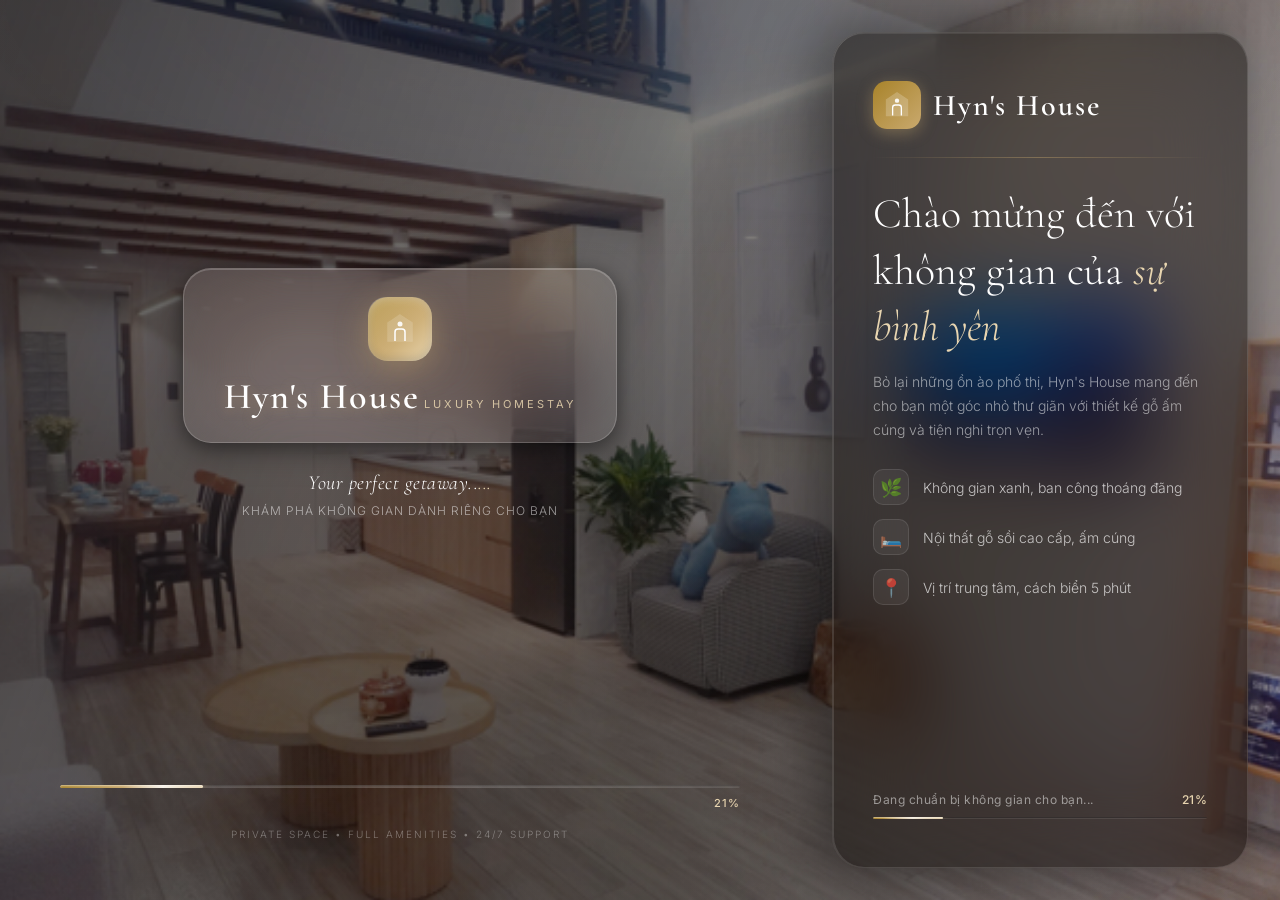
==== loading-page-project/index.html @ 02a93b39 "Initial commit: beHin homestay website" ====
<!DOCTYPE html>
<html lang="vi">

<head>
  <meta charset="UTF-8" />
  <meta name="viewport" content="width=device-width, initial-scale=1.0" />
  <meta name="description"
    content="Hyn's House – Tìm kiếm và đặt phòng homestay đẹp nhất Việt Nam. Luxury stays, cozy vibes." />
  <title>Hyn's House – Find Your Perfect Stay</title>

  <!-- Google Fonts -->
  <link rel="preconnect" href="https://fonts.googleapis.com" />
  <link rel="preconnect" href="https://fonts.gstatic.com" crossorigin />
  <link
    href="https://fonts.googleapis.com/css2?family=Cormorant+Garamond:ital,wght@0,300;0,400;0,600;1,300;1,400&family=Inter:wght@300;400;500;600&display=swap"
    rel="stylesheet" />

  <link rel="stylesheet" href="style.css" />
</head>

<body>

  <!-- ========== LOADING SCREEN ========== -->
  <div id="loading-screen" class="loading-screen">

    <!-- Background image with Ken Burns effect and depth -->
    <div class="bg-layer" id="bgLayer">
      <!-- Primary hero image (beach/luxury vibes) -->
      <div class="bg-img bg-img--1" id="bgImg1" style="background-image: url('assets/images/anh-loadinh-1.png')">
        <div class="image-overlay"></div>
      </div>
      <!-- Secondary hero image (interior/cozy vibes) -->
      <div class="bg-img bg-img--2" id="bgImg2" style="background-image: url('assets/images/anh-loadinh-1.png')">
        <div class="image-overlay"></div>
      </div>
    </div>

    <!-- Cinematic gradient overlay with depth -->
    <div class="overlay"></div>
    <!-- Additional depth layer for premium feel -->
    <div class="depth-layer"></div>

    <!-- Floating particles -->
    <div class="particles" id="particles">
      <span class="particle"></span>
      <span class="particle"></span>
      <span class="particle"></span>
      <span class="particle"></span>
      <span class="particle"></span>
      <span class="particle"></span>
    </div>

    <!-- ===== MOBILE LAYOUT ===== -->
    <div class="mobile-ui">


      <!-- Center content -->
      <div class="center-content">
        <!-- Logo glass card -->
        <div class="logo-glass" id="logoGlass">
          <div class="logo-icon">
            <svg width="32" height="32" viewBox="0 0 32 32" fill="none">
              <path d="M16 2L28 10V28H4V10L16 2Z" fill="white" opacity="0.15" stroke="white" stroke-width="1.5" />
              <path d="M11 28V19C11 17.343 12.343 16 14 16H18C19.657 16 21 17.343 21 19V28" stroke="white"
                stroke-width="1.5" />
              <circle cx="16" cy="11" r="2.5" fill="white" opacity="0.9" />
            </svg>
          </div>
          <div class="logo-text">
            <span class="logo-brand">Hyn's House</span>
            <span class="logo-tagline">Luxury Homestay</span>
          </div>
        </div>

        <!-- Tagline -->
        <div class="tagline-block" id="taglineBlock">
          <p class="tagline-main">Your perfect getaway..<span
              class="dots-anim"><span>.</span><span>.</span><span>.</span></span></p>
          <p class="tagline-sub">KHÁM PHÁ KHÔNG GIAN DÀNH RIÊNG CHO BẠN</p>
        </div>
      </div>

      <!-- Bottom loading section -->
      <div class="bottom-section">
        <!-- Loading bar -->
        <div class="loading-bar-wrapper" id="loadingBarWrapper">
          <div class="loading-bar-track">
            <div class="loading-bar-fill" id="loadingBarFill"></div>
          </div>
          <span class="loading-percent" id="loadingPercent">0%</span>
        </div>

        <!-- Bottom decorative text -->
        <p class="bottom-label">PRIVATE SPACE • FULL AMENITIES • 24/7 SUPPORT</p>

        <!-- Scroll indicator (shown after load) -->
        <div class="scroll-hint hidden" id="scrollHint">
          <svg width="24" height="24" viewBox="0 0 24 24" fill="none" stroke="white" stroke-width="1.5">
            <path d="M12 5v14M5 12l7 7 7-7" />
          </svg>
          <span>Khám phá ngay</span>
        </div>
      </div>

    </div>

    <!-- ===== DESKTOP SIDE PANEL ===== -->
    <div class="desktop-panel" id="desktopPanel">
      <div class="panel-glass">

        <!-- Logo -->
        <div class="panel-logo">
          <div class="panel-logo-icon">
            <svg width="28" height="28" viewBox="0 0 32 32" fill="none">
              <path d="M16 2L28 10V28H4V10L16 2Z" fill="white" opacity="0.2" stroke="white" stroke-width="1.5" />
              <path d="M11 28V19C11 17.343 12.343 16 14 16H18C19.657 16 21 17.343 21 19V28" stroke="white"
                stroke-width="1.5" />
              <circle cx="16" cy="11" r="2.5" fill="white" opacity="0.9" />
            </svg>
          </div>
          <span class="panel-brand">Hyn's House</span>
        </div>

        <!-- Divider -->
        <div class="panel-divider"></div>

        <!-- Headline -->
        <div class="panel-headline">
          <h1 class="panel-title">Chào mừng đến với<br />không gian của <em>sự bình yên</em></h1>
          <p class="panel-subtitle">Bỏ lại những ồn ào phố thị, Hyn's House mang đến cho bạn một góc nhỏ thư giãn với thiết kế gỗ ấm cúng và tiện nghi trọn vẹn.</p>
        </div>

        <!-- Feature list -->
        <ul class="panel-features">
          <li class="panel-feature-item">
            <span class="feature-icon">🌿</span>
            <span>Không gian xanh, ban công thoáng đãng</span>
          </li>
          <li class="panel-feature-item">
            <span class="feature-icon">🛏️</span>
            <span>Nội thất gỗ sồi cao cấp, ấm cúng</span>
          </li>
          <li class="panel-feature-item">
            <span class="feature-icon">📍</span>
            <span>Vị trí trung tâm, cách biển 5 phút</span>
          </li>
        </ul>

        <!-- Loading section -->
        <div class="panel-loading">
          <div class="panel-loading-label">
            <span>Đang chuẩn bị không gian cho bạn...</span>
            <span id="panelPercent">0%</span>
          </div>
          <div class="panel-bar-track">
            <div class="panel-bar-fill" id="panelBarFill"></div>
          </div>
        </div>      
      </div>
    </div>

  </div>
  <!-- ========== END LOADING SCREEN ========== -->


  <!-- ========== MAIN APP (shown after loading) ========== -->
  <div id="main-app" class="main-app hidden">
    <div class="app-placeholder">
       <h2>Hyn's House ✨</h2>
       <p>Đang chuyển hướng đến Dashboard...</p>
    </div>
  </div>

  <script src="script.js"></script>
</body>

</html>
---- loading-page-project/style.css ----
/* =========================================
   beHin Loading Page – style.css
   Glassmorphism · Cinematic · Premium UI
   ========================================= */

/* ---- CSS Custom Properties ---- */
:root {
  --gold:          #C9A96E;
  --gold-light:    #E8D5B0;
  --gold-dark:     #A8832A;
  --cream:         #F5F0E8;
  --dark:          #0D0D0D;
  --dark-blur:     rgba(10, 8, 5, 0.55);
  --glass-bg:      rgba(255, 255, 255, 0.08);
  --glass-border:  rgba(255, 255, 255, 0.18);
  --glass-shadow:  rgba(0, 0, 0, 0.35);
  --panel-width:   420px;
  --easing:        cubic-bezier(0.4, 0, 0.2, 1);
  --blur-strength: 40px;
}

/* ---- Reset & Base ---- */
*, *::before, *::after {
  box-sizing: border-box;
  margin: 0;
  padding: 0;
}

html, body {
  width: 100%;
  height: 100%;
  overflow: hidden;
  font-family: 'Inter', sans-serif;
  background: var(--dark);
  color: white;
}

/* ---- Utility ---- */
.hidden {
  display: none !important;
}

/* ================================================
   LOADING SCREEN
   ================================================ */
.loading-screen {
  position: fixed;
  inset: 0;
  width: 100%;
  height: 100%;
  display: flex;
  align-items: stretch;
  overflow: hidden;
  z-index: 9999;
}

/* ---- Background image layer ---- */
.bg-layer {
  position: absolute;
  inset: 0;
  z-index: 0;
  overflow: hidden;
}

.bg-img {
  position: absolute;
  inset: 0;
  background-size: cover;
  background-position: center;
  background-repeat: no-repeat;
  background-attachment: fixed;
  opacity: 0;
  transition: opacity 1.4s var(--easing);
  will-change: opacity;
}

.bg-img--1 {
  opacity: 1;
  animation: kenBurns1 20s ease-in-out infinite alternate;
}

.bg-img--2 {
  animation: kenBurns2 20s ease-in-out 10s infinite alternate;
}

/* Image overlay for better depth */
.image-overlay {
  position: absolute;
  inset: 0;
  background: radial-gradient(
    ellipse at center bottom,
    rgba(20, 12, 4, 0.35) 0%,
    transparent 70%
  );
  pointer-events: none;
}

/* Additional depth layer */
.depth-layer {
  position: absolute;
  inset: 0;
  z-index: 1;
  background: radial-gradient(
    ellipse 100% 50% at 50% 0%,
    rgba(50, 40, 30, 0.1) 0%,
    transparent 60%
  );
  mix-blend-mode: multiply;
}

@keyframes kenBurns1 {
  0%   { transform: scale(1)    translateX(0)    translateY(0); }
  100% { transform: scale(1.12) translateX(-2%)  translateY(-1%); }
}

@keyframes kenBurns2 {
  0%   { transform: scale(1.08) translateX(1%)   translateY(1%); }
  100% { transform: scale(1)    translateX(-1%)  translateY(0); }
}

/* ---- Cinematic gradient overlay ---- */
.overlay {
  position: absolute;
  inset: 0;
  z-index: 1;
  background: 
    linear-gradient(
      180deg,
      rgba(5, 3, 1, 0.35) 0%,
      rgba(10, 8, 5, 0.45) 35%,
      rgba(15, 10, 4, 0.60) 100%
    ),
    linear-gradient(
      135deg,
      rgba(5, 3, 1, 0.55) 0%,
      rgba(20, 12, 4, 0.40) 40%,
      rgba(10, 6, 2, 0.65) 100%
    );
  background-blend-mode: multiply;
  pointer-events: none;
}

/* ---- Floating particles ---- */
.particles {
  position: absolute;
  inset: 0;
  z-index: 2;
  pointer-events: none;
  overflow: hidden;
  mix-blend-mode: screen;
}

.particle {
  position: absolute;
  bottom: -20px;
  width: 4px;
  height: 4px;
  background: radial-gradient(circle, var(--gold-light), #E8D5B0 40%, transparent);
  border-radius: 50%;
  opacity: 0;
  animation: floatUp 8s ease-in-out infinite;
  box-shadow: 0 0 8px var(--gold-light);
  filter: blur(0.5px);
}

.particle:nth-child(1) { left: 10%;  animation-delay: 0s;    animation-duration: 9s;  width: 3px; height: 3px; }
.particle:nth-child(2) { left: 25%;  animation-delay: 1.5s;  animation-duration: 11s; width: 5px; height: 5px; }
.particle:nth-child(3) { left: 42%;  animation-delay: 3s;    animation-duration: 8s;  width: 2px; height: 2px; }
.particle:nth-child(4) { left: 60%;  animation-delay: 0.8s;  animation-duration: 12s; width: 4px; height: 4px; }
.particle:nth-child(5) { left: 75%;  animation-delay: 2.2s;  animation-duration: 10s; width: 3px; height: 3px; }
.particle:nth-child(6) { left: 90%;  animation-delay: 4s;    animation-duration: 9s;  width: 2px; height: 2px; }

@keyframes floatUp {
  0%   { transform: translateY(0)     translateX(0) scale(1);     opacity: 0; }
  15%  { opacity: 0.8; }
  85%  { opacity: 0.3; }
  100% { transform: translateY(-100vh) translateX(30px) scale(0.5); opacity: 0; }
}

/* ================================================
   MOBILE UI (full screen)
   ================================================ */
.mobile-ui {
  position: relative;
  z-index: 10;
  display: flex;
  flex-direction: column;
  width: 100%;
  height: 100%;
  padding: 0 28px 44px;
}

/* -- Status bar -- */
.status-bar {
  display: flex;
  justify-content: space-between;
  align-items: center;
  padding: 16px 0 0;
  opacity: 0;
  animation: fadeDown 0.8s var(--easing) 0.3s forwards;
}

.status-time {
  font-size: 14px;
  font-weight: 500;
  letter-spacing: 0.5px;
  color: white;
}

.status-icons {
  display: flex;
  gap: 6px;
  align-items: center;
}

/* -- Center content -- */
.center-content {
  flex: 1;
  display: flex;
  flex-direction: column;
  align-items: center;
  justify-content: center;
  gap: 28px;
}

/* -- Logo glass card -- */
.logo-glass {
  display: flex;
  flex-direction: column;
  align-items: center;
  gap: 14px;
  padding: 28px 40px 24px;
  background: var(--glass-bg);
  backdrop-filter: blur(var(--blur-strength)) saturate(1.8) brightness(1.1);
  -webkit-backdrop-filter: blur(var(--blur-strength)) saturate(1.8) brightness(1.1);
  border: 1px solid var(--glass-border);
  border-radius: 28px;
  box-shadow:
    0 8px 32px var(--glass-shadow),
    0 4px 16px rgba(0, 0, 0, 0.25),
    inset 0 1px 0 rgba(255,255,255,0.20);
  opacity: 0;
  transform: translateY(30px) scale(0.92);
  animation: riseIn 1s var(--easing) 0.6s forwards;
  will-change: transform, opacity;
}

.logo-glass:hover {
  box-shadow:
    0 16px 48px rgba(0, 0, 0, 0.35),
    0 8px 24px rgba(201, 169, 110, 0.2),
    inset 0 1px 0 rgba(255,255,255,0.25);
}

.logo-icon {
  width: 64px;
  height: 64px;
  background: linear-gradient(135deg, var(--gold-dark), var(--gold), var(--gold-light));
  border-radius: 20px;
  display: flex;
  align-items: center;
  justify-content: center;
  box-shadow: 
    0 8px 32px rgba(201, 169, 110, 0.45),
    inset 0 2px 8px rgba(255, 255, 255, 0.3),
    inset 0 -2px 8px rgba(0, 0, 0, 0.2);
  position: relative;
}

.logo-icon::after {
  content: '';
  position: absolute;
  inset: 0;
  border-radius: 18px;
  background: linear-gradient(135deg, rgba(255,255,255,0.25) 0%, transparent 60%);
}

.logo-brand {
  font-family: 'Cormorant Garamond', serif;
  font-size: 36px;
  font-weight: 600;
  letter-spacing: 2px;
  color: white;
  text-shadow: 0 2px 12px rgba(201, 169, 110, 0.4);
}

.logo-tagline {
  font-size: 11px;
  font-weight: 400;
  letter-spacing: 3px;
  text-transform: uppercase;
  color: var(--gold-light);
  opacity: 0.85;
}

/* -- Tagline block -- */
.tagline-block {
  text-align: center;
  opacity: 0;
  animation: fadeUp 0.9s var(--easing) 1s forwards;
}

.tagline-main {
  font-family: 'Cormorant Garamond', serif;
  font-size: 20px;
  font-weight: 300;
  font-style: italic;
  color: white;
  margin-bottom: 8px;
  letter-spacing: 0.5px;
}

.tagline-sub {
  font-size: 12px;
  font-weight: 300;
  color: rgba(255,255,255,0.55);
  letter-spacing: 1px;
  text-transform: uppercase;
}

/* -- Animated dots -- */
.dots-anim span {
  display: inline-block;
  animation: blink 1.4s var(--easing) infinite;
  color: var(--gold-light);
}
.dots-anim span:nth-child(2) { animation-delay: 0.2s; }
.dots-anim span:nth-child(3) { animation-delay: 0.4s; }

@keyframes blink {
  0%, 80%, 100% { opacity: 0; }
  40%           { opacity: 1; }
}

/* ---- Bottom section ---- */
.bottom-section {
  display: flex;
  flex-direction: column;
  gap: 16px;
  align-items: center;
  opacity: 0;
  animation: fadeUp 0.9s var(--easing) 1.3s forwards;
}

/* -- Loading bar -- */
.loading-bar-wrapper {
  width: 100%;
  display: flex;
  flex-direction: column;
  gap: 8px;
}

.loading-bar-track {
  width: 100%;
  height: 3px;
  background: rgba(255,255,255,0.12);
  border-radius: 99px;
  overflow: hidden;
  position: relative;
  box-shadow: inset 0 1px 2px rgba(0, 0, 0, 0.3);
}

.loading-bar-track::after {
  content: '';
  position: absolute;
  inset: 0;
  background: linear-gradient(90deg, transparent, rgba(255, 255, 255, 0.1), transparent);
  border-radius: 99px;
}

.loading-bar-fill {
  height: 100%;
  width: 0%;
  background: linear-gradient(90deg, 
    var(--gold-dark) 0%, 
    var(--gold) 50%, 
    var(--gold-light) 100%);
  border-radius: 99px;
  box-shadow: 
    0 0 16px var(--gold),
    0 0 8px rgba(201, 169, 110, 0.6),
    inset 0 1px 2px rgba(255, 255, 255, 0.5);
  transition: width 0.4s var(--easing);
  position: relative;
  will-change: width;
}

/* Shimmer on bar */
.loading-bar-fill::after {
  content: '';
  position: absolute;
  top: 0; right: 0; bottom: 0;
  width: 80px;
  background: linear-gradient(90deg, transparent, rgba(255,255,255,0.8), transparent);
  animation: shimmerFastEnhanced 1.4s ease-in-out infinite;
  border-radius: 99px;
}

@keyframes shimmerFastEnhanced {
  0%   { transform: translateX(-80px); }
  50%  { opacity: 1; }
  100% { transform: translateX(calc(100% + 80px)); opacity: 0.4; }
}

.loading-percent {
  font-size: 11px;
  font-weight: 500;
  letter-spacing: 1px;
  color: var(--gold-light);
  text-align: right;
  min-height: 16px;
}

/* -- Bottom label -- */
.bottom-label {
  font-size: 10px;
  font-weight: 300;
  letter-spacing: 2px;
  text-transform: uppercase;
  color: rgba(255,255,255,0.35);
}

/* -- Scroll hint -- */
.scroll-hint {
  display: flex;
  flex-direction: column;
  align-items: center;
  gap: 6px;
  cursor: pointer;
  animation: pulseDown 2s ease-in-out infinite;
}

.scroll-hint span {
  font-size: 11px;
  font-weight: 400;
  letter-spacing: 2px;
  text-transform: uppercase;
  color: rgba(255,255,255,0.65);
}

@keyframes pulseDown {
  0%, 100% { transform: translateY(0); opacity: 0.6; }
  50%       { transform: translateY(6px); opacity: 1; }
}


/* ================================================
   DESKTOP PANEL (right pane, visible ≥ 900px)
   ================================================ */
.desktop-panel {
  display: none;
  position: relative;
  z-index: 20;
  width: var(--panel-width);
  min-width: var(--panel-width);
  height: 100%;
  padding: 0 32px;
  align-items: center;
  justify-content: center;
}

.panel-glass {
  width: 100%;
  height: calc(100% - 64px);
  background: rgba(8, 6, 3, 0.48);
  backdrop-filter: blur(var(--blur-strength)) saturate(1.5) brightness(1.05);
  -webkit-backdrop-filter: blur(var(--blur-strength)) saturate(1.5) brightness(1.05);
  border: 1px solid rgba(255,255,255,0.12);
  border-radius: 32px;
  padding: 48px 40px;
  display: flex;
  flex-direction: column;
  gap: 28px;
  box-shadow:
    -12px 0 64px rgba(0,0,0,0.50),
    inset 1px 0 0 rgba(255,255,255,0.12),
    inset 0 1px 0 rgba(255,255,255,0.08);
  opacity: 0;
  transform: translateX(40px);
  animation: slideLeft 1s var(--easing) 0.8s forwards;
  will-change: transform, opacity;
}

/* -- Panel logo -- */
.panel-logo {
  display: flex;
  align-items: center;
  gap: 12px;
}

.panel-logo-icon {
  width: 48px;
  height: 48px;
  background: linear-gradient(135deg, var(--gold-dark), var(--gold));
  border-radius: 14px;
  display: flex;
  align-items: center;
  justify-content: center;
  box-shadow: 0 4px 16px rgba(201, 169, 110, 0.4);
}

.panel-brand {
  font-family: 'Cormorant Garamond', serif;
  font-size: 30px;
  font-weight: 600;
  letter-spacing: 2px;
  color: white;
}

/* -- Panel divider -- */
.panel-divider {
  height: 1px;
  background: linear-gradient(90deg, transparent, var(--gold), transparent);
  opacity: 0.4;
}

/* -- Panel headline -- */
.panel-title {
  font-family: 'Cormorant Garamond', serif;
  font-size: 36px;
  font-weight: 300;
  line-height: 1.35;
  color: white;
  margin-bottom: 14px;
}

.panel-title em {
  font-style: italic;
  color: var(--gold-light);
}

.panel-subtitle {
  font-size: 14px;
  font-weight: 300;
  color: rgba(255,255,255,0.55);
  line-height: 1.7;
}

/* -- Feature list -- */
.panel-features {
  list-style: none;
  display: flex;
  flex-direction: column;
  gap: 14px;
  flex: 1;
}

.panel-feature-item {
  display: flex;
  align-items: center;
  gap: 14px;
  font-size: 14px;
  font-weight: 300;
  color: rgba(255,255,255,0.70);
}

.feature-icon {
  font-size: 18px;
  width: 36px;
  height: 36px;
  background: rgba(255,255,255,0.06);
  border: 1px solid rgba(255,255,255,0.10);
  border-radius: 10px;
  display: flex;
  align-items: center;
  justify-content: center;
  flex-shrink: 0;
}

/* -- Panel loading section -- */
.panel-loading {
  display: flex;
  flex-direction: column;
  gap: 10px;
}

.panel-loading-label {
  display: flex;
  justify-content: space-between;
  align-items: center;
  font-size: 12px;
  font-weight: 400;
  letter-spacing: 0.5px;
  color: rgba(255,255,255,0.50);
}

#panelPercent {
  color: var(--gold-light);
  font-weight: 500;
}

.panel-bar-track {
  width: 100%;
  height: 2px;
  background: rgba(255,255,255,0.10);
  border-radius: 99px;
  overflow: hidden;
  box-shadow: inset 0 1px 1px rgba(0, 0, 0, 0.4);
}

.panel-bar-fill {
  height: 100%;
  width: 0%;
  background: linear-gradient(90deg, 
    var(--gold-dark) 0%, 
    var(--gold) 50%, 
    var(--gold-light) 100%);
  border-radius: 99px;
  transition: width 0.4s var(--easing);
  box-shadow: 
    0 0 12px var(--gold),
    inset 0 1px 1px rgba(255, 255, 255, 0.4);
  will-change: width;
  position: relative;
}

.panel-bar-fill::after {
  content: '';
  position: absolute;
  top: 0; right: 0; bottom: 0;
  width: 60px;
  background: linear-gradient(90deg, transparent, rgba(255,255,255,0.7), transparent);
  animation: shimmerFastEnhanced 1.4s ease-in-out infinite;
  border-radius: 99px;
}

/* -- Panel footer -- */
.panel-footer {
  font-size: 11px;
  color: rgba(255,255,255,0.25);
  letter-spacing: 0.5px;
  text-align: center;
  margin-top: auto;
}

/* ================================================
   KEYFRAME ANIMATIONS
   ================================================ */
@keyframes fadeDown {
  from { opacity: 0; transform: translateY(-16px); }
  to   { opacity: 1; transform: translateY(0); }
}

@keyframes fadeUp {
  from { opacity: 0; transform: translateY(20px); }
  to   { opacity: 1; transform: translateY(0); }
}

@keyframes riseIn {
  from { opacity: 0; transform: translateY(30px) scale(0.92); }
  to   { opacity: 1; transform: translateY(0)    scale(1); }
}

@keyframes slideLeft {
  from { opacity: 0; transform: translateX(40px); }
  to   { opacity: 1; transform: translateX(0); }
}

/* ---- Exit animation ---- */
.loading-screen.exit {
  animation: exitFade 0.8s var(--easing) forwards;
}

@keyframes exitFade {
  0%   { opacity: 1; transform: scale(1); }
  100% { opacity: 0; transform: scale(1.04); pointer-events: none; }
}

/* ================================================
   MAIN APP PLACEHOLDER
   ================================================ */
.main-app {
  position: fixed;
  inset: 0;
  display: flex;
  align-items: center;
  justify-content: center;
  background: linear-gradient(135deg, #0d0b08 0%, #1a1410 100%);
  z-index: 1;
}

.app-placeholder {
  text-align: center;
  display: flex;
  flex-direction: column;
  align-items: center;
  gap: 20px;
  opacity: 0;
  animation: fadeUp 0.9s var(--easing) 0.3s forwards;
}

.app-logo {
  display: flex;
  align-items: center;
  gap: 12px;
  font-family: 'Cormorant Garamond', serif;
  font-size: 32px;
  font-weight: 600;
  color: var(--gold-light);
  letter-spacing: 2px;
}

.app-placeholder h2 {
  font-family: 'Cormorant Garamond', serif;
  font-size: 28px;
  font-weight: 300;
  color: white;
}

.app-placeholder p {
  font-size: 14px;
  color: rgba(255,255,255,0.45);
  font-weight: 300;
}

/* ================================================
   RESPONSIVE – DESKTOP (≥ 900px)
   ================================================ */
@media (min-width: 900px) {
  /* Show right panel */
  .desktop-panel {
    display: flex;
  }

  /* Mobile UI takes remaining space */
  .mobile-ui {
    padding: 0 60px 60px;
  }

  /* Tighten overlay for left side */
  .overlay {
    background: linear-gradient(
      110deg,
      rgba(5, 3, 1, 0.68) 0%,
      rgba(15, 10, 4, 0.45) 55%,
      rgba(5, 3, 1, 0.20) 100%
    );
  }
}

@media (min-width: 1200px) {
  :root {
    --panel-width: 480px;
  }

  .panel-title {
    font-size: 42px;
  }
}

/* ================================================
   MOBILE – Small screens
   ================================================ */
@media (max-width: 480px) {
  :root {
    --blur-strength: 32px;
  }

  .mobile-ui {
    padding: 0 18px 32px;
  }

  .logo-glass {
    padding: 20px 28px 18px;
    border-radius: 20px;
    gap: 12px;
  }

  .logo-icon {
    width: 56px;
    height: 56px;
    border-radius: 16px;
  }

  .logo-brand {
    font-size: 28px;
    letter-spacing: 1px;
  }

  .logo-tagline {
    font-size: 10px;
    letter-spacing: 2px;
  }

  .tagline-main {
    font-size: 16px;
  }

  .tagline-sub {
    font-size: 11px;
    letter-spacing: 0.5px;
  }

  .status-bar {
    padding: 10px 0 0;
  }

  .center-content {
    gap: 22px;
  }

  .bottom-section {
    gap: 12px;
  }

  .bottom-label {
    font-size: 9px;
  }

  .loading-percent {
    font-size: 10px;
  }
}

/* Enhanced tablet view */
@media (min-width: 768px) and (max-width: 999px) {
  :root {
    --blur-strength: 40px;
  }

  .mobile-ui {
    padding: 0 32px 48px;
  }

  .logo-glass {
    padding: 32px 48px 28px;
  }

  .logo-brand {
    font-size: 38px;
  }

  .tagline-main {
    font-size: 20px;
  }
}
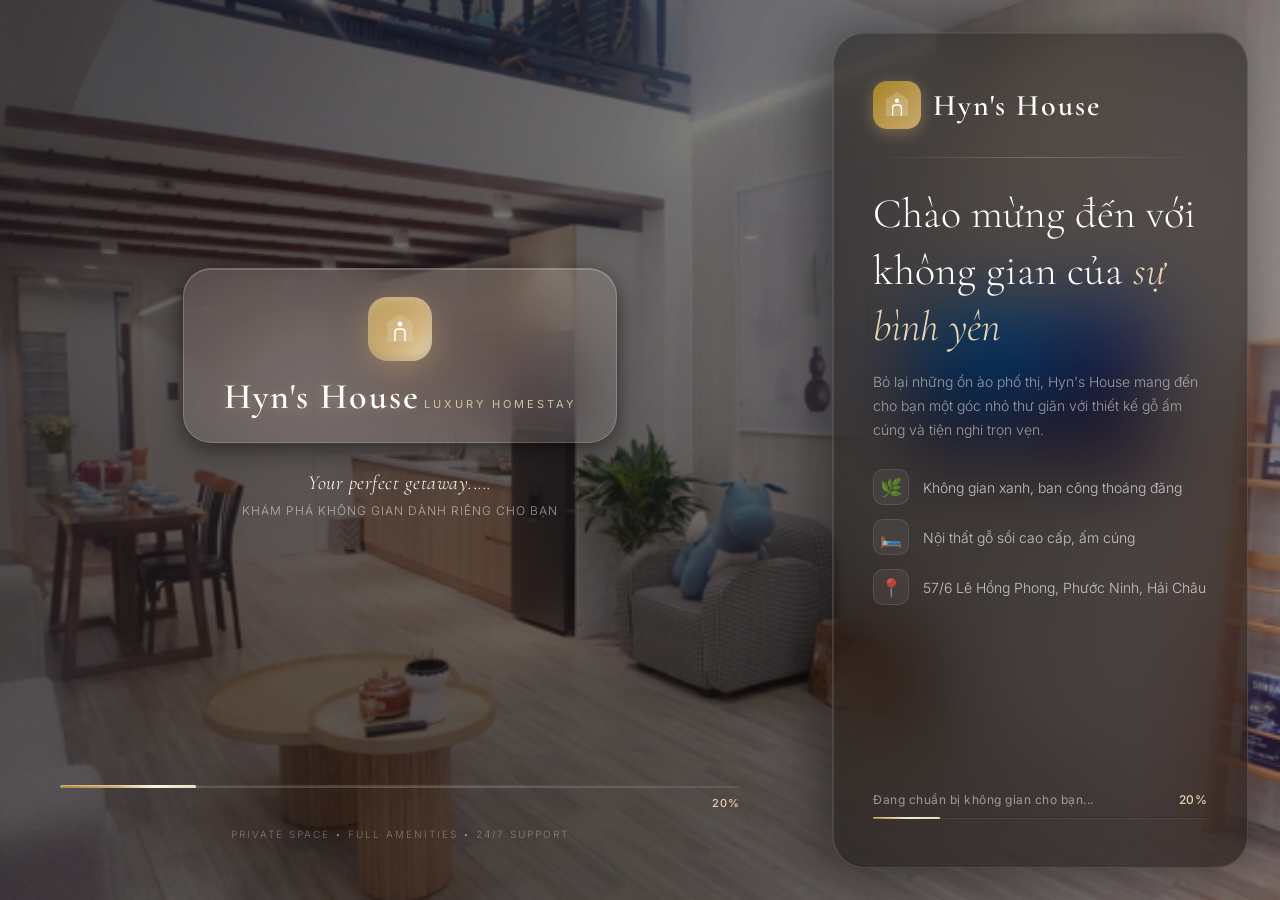
==== commit 4f63ef36: "Optimize images with WebP/crisp-edges, enhance layout, and integrate OSRM for free distance calculat" ====
--- a/loading-page-project/index.html
+++ b/loading-page-project/index.html
@@ -142,7 +142,7 @@
           </li>
           <li class="panel-feature-item">
             <span class="feature-icon">📍</span>
-            <span>Vị trí trung tâm, cách biển 5 phút</span>
+            <span>57/6 Lê Hồng Phong, Phước Ninh, Hải Châu</span>
           </li>
         </ul>
 
